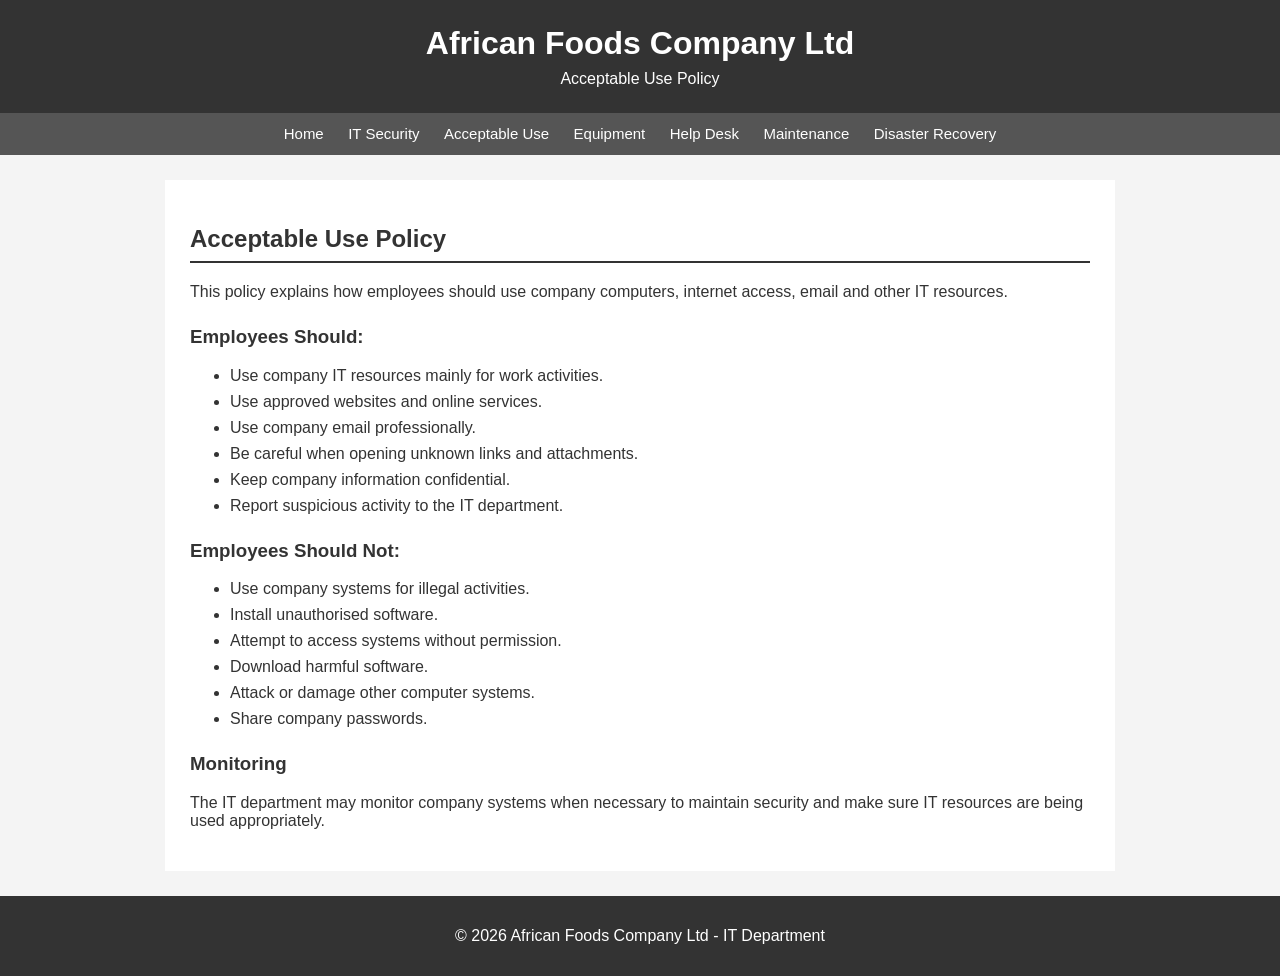
==== acceptable-use.html @ 43bf8c30 "initial commit" ====
<!DOCTYPE html>
<html lang="en">
<head>
    <meta charset="UTF-8">
    <meta name="viewport" content="width=device-width, initial-scale=1.0">
    <title>Acceptable Use Policy</title>
    <link rel="stylesheet" href="style.css">
</head>

<body>

<header>
    <h1>African Foods Company Ltd</h1>
    <p>Acceptable Use Policy</p>
</header>

<nav>
    <a href="index.html">Home</a>
    <a href="security.html">IT Security</a>
    <a href="acceptable-use.html">Acceptable Use</a>
    <a href="acquisition.html">Equipment</a>
    <a href="helpdesk.html">Help Desk</a>
    <a href="maintenance.html">Maintenance</a>
    <a href="disaster-recovery.html">Disaster Recovery</a>
</nav>

<main>

    <h2>Acceptable Use Policy</h2>

    <p>
        This policy explains how employees should use company
        computers, internet access, email and other IT resources.
    </p>

    <h3>Employees Should:</h3>

    <ul>
        <li>Use company IT resources mainly for work activities.</li>
        <li>Use approved websites and online services.</li>
        <li>Use company email professionally.</li>
        <li>Be careful when opening unknown links and attachments.</li>
        <li>Keep company information confidential.</li>
        <li>Report suspicious activity to the IT department.</li>
    </ul>

    <h3>Employees Should Not:</h3>

    <ul>
        <li>Use company systems for illegal activities.</li>
        <li>Install unauthorised software.</li>
        <li>Attempt to access systems without permission.</li>
        <li>Download harmful software.</li>
        <li>Attack or damage other computer systems.</li>
        <li>Share company passwords.</li>
    </ul>

    <h3>Monitoring</h3>

    <p>
        The IT department may monitor company systems when necessary
        to maintain security and make sure IT resources are being
        used appropriately.
    </p>

</main>

<footer>
    <p>&copy; 2026 African Foods Company Ltd - IT Department</p>
</footer>

</body>
</html>
---- style.css ----
/* General page styling */

body {
    font-family: Arial, sans-serif;
    margin: 0;
    background-color: #f4f4f4;
    color: #333;
}

/* Header */

header {
    background-color: #333;
    color: white;
    text-align: center;
    padding: 25px;
}

header h1 {
    margin: 0;
}

header p {
    margin: 8px 0 0;
}

/* Navigation */

nav {
    background-color: #555;
    text-align: center;
    padding: 12px;
}

nav a {
    color: white;
    text-decoration: none;
    margin: 0 10px;
    font-size: 15px;
}

nav a:hover {
    text-decoration: underline;
}

/* Main content */

main {
    max-width: 900px;
    margin: 25px auto;
    background-color: white;
    padding: 25px;
    min-height: 500px;
}

h2 {
    border-bottom: 2px solid #333;
    padding-bottom: 8px;
}

h3 {
    margin-top: 25px;
}

/* Lists */

li {
    margin-bottom: 8px;
}

/* Tables */

table {
    width: 100%;
    border-collapse: collapse;
    margin-top: 20px;
}

th,
td {
    border: 1px solid #999;
    padding: 10px;
    text-align: left;
}

th {
    background-color: #ddd;
}

/* Footer */

footer {
    text-align: center;
    background-color: #333;
    color: white;
    padding: 15px;
    margin-top: 20px;
}

/* Mobile view */

@media screen and (max-width: 600px) {

    nav a {
        display: block;
        margin: 8px;
    }

    main {
        margin: 10px;
        padding: 15px;
    }

    table {
        font-size: 14px;
    }
}
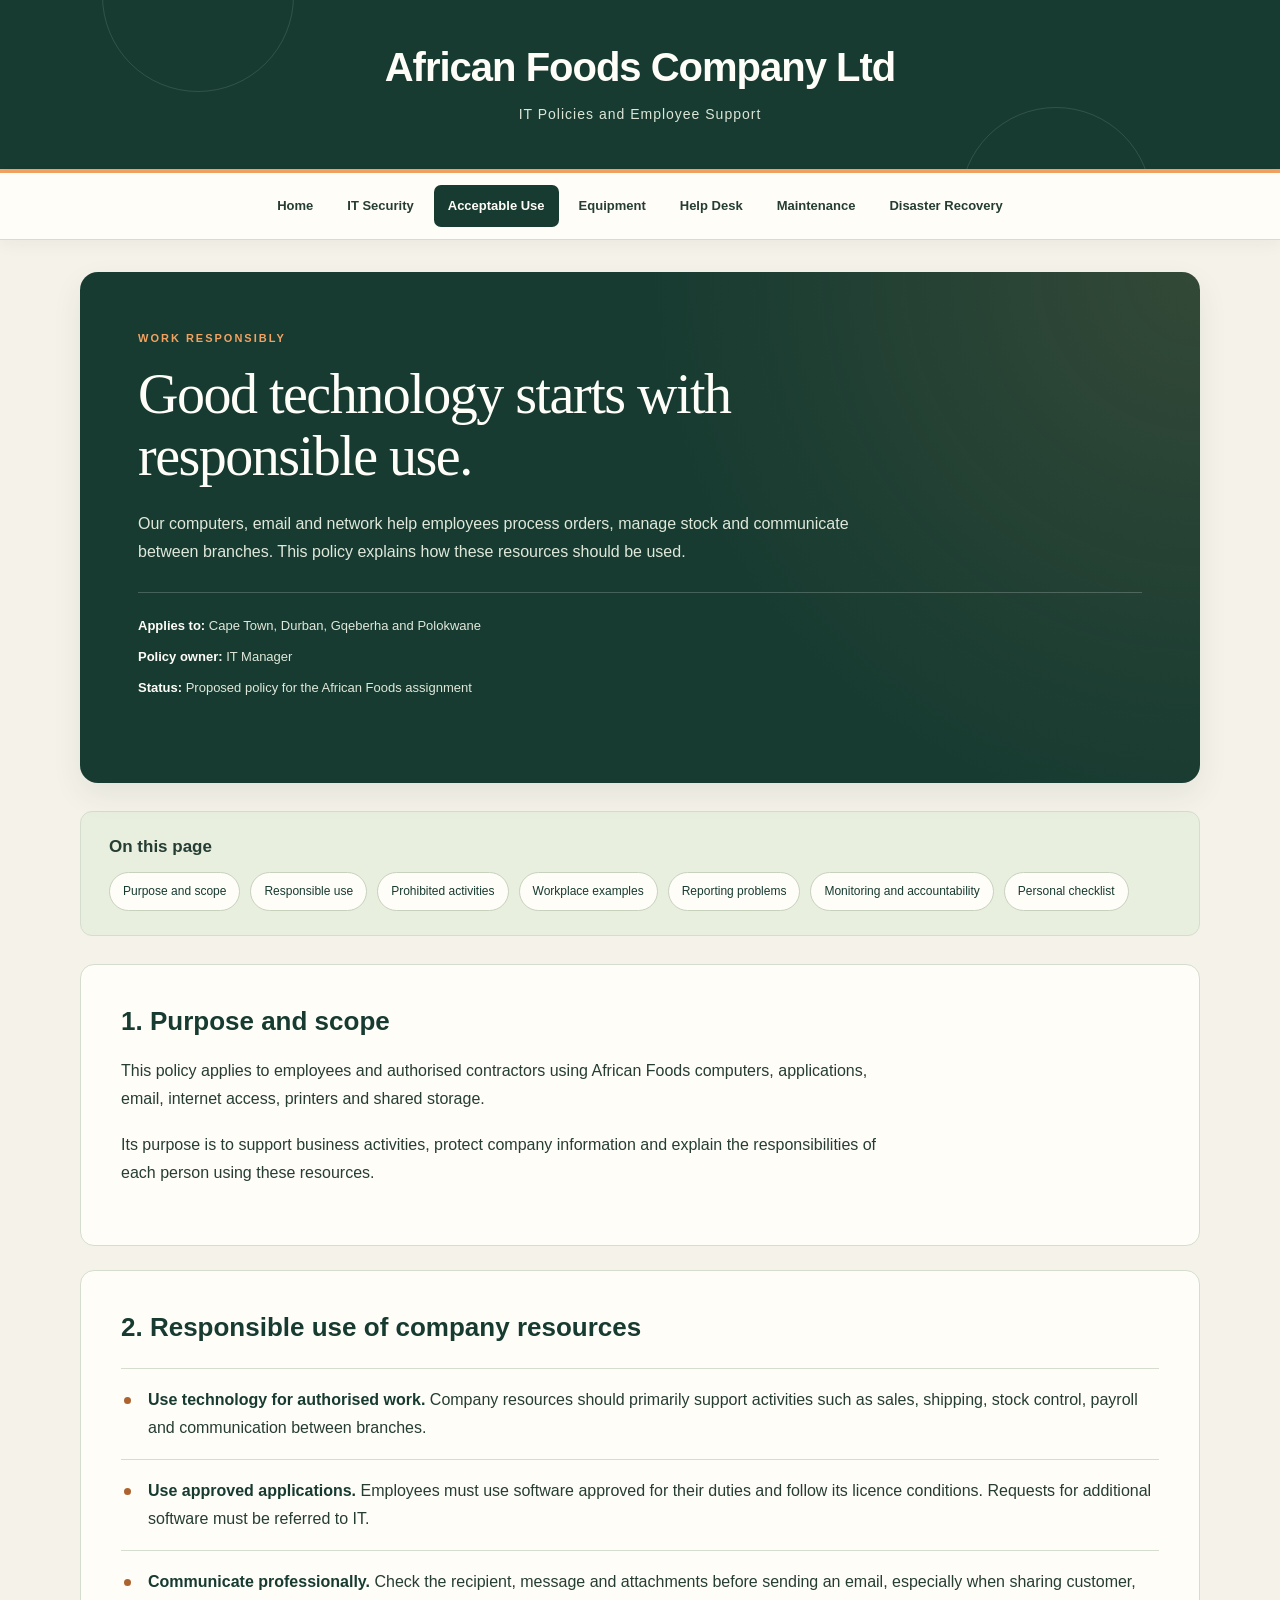
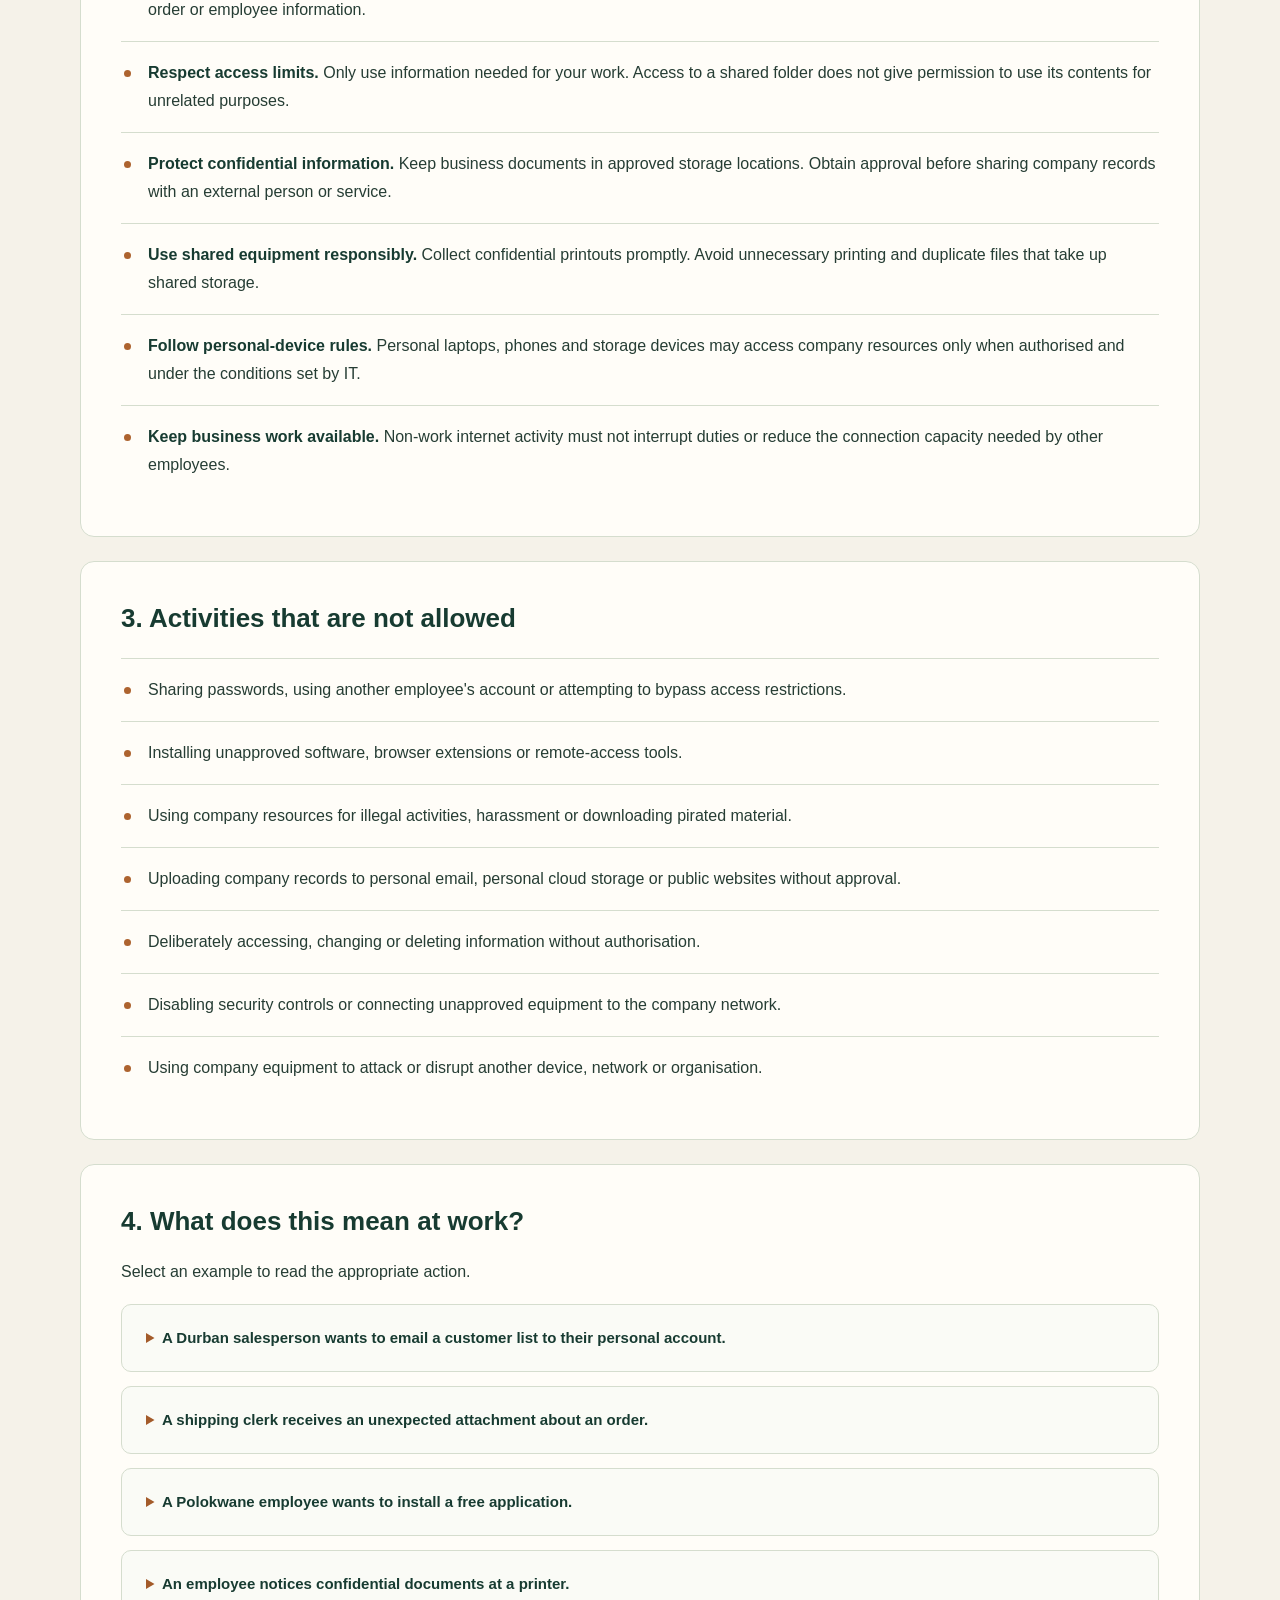
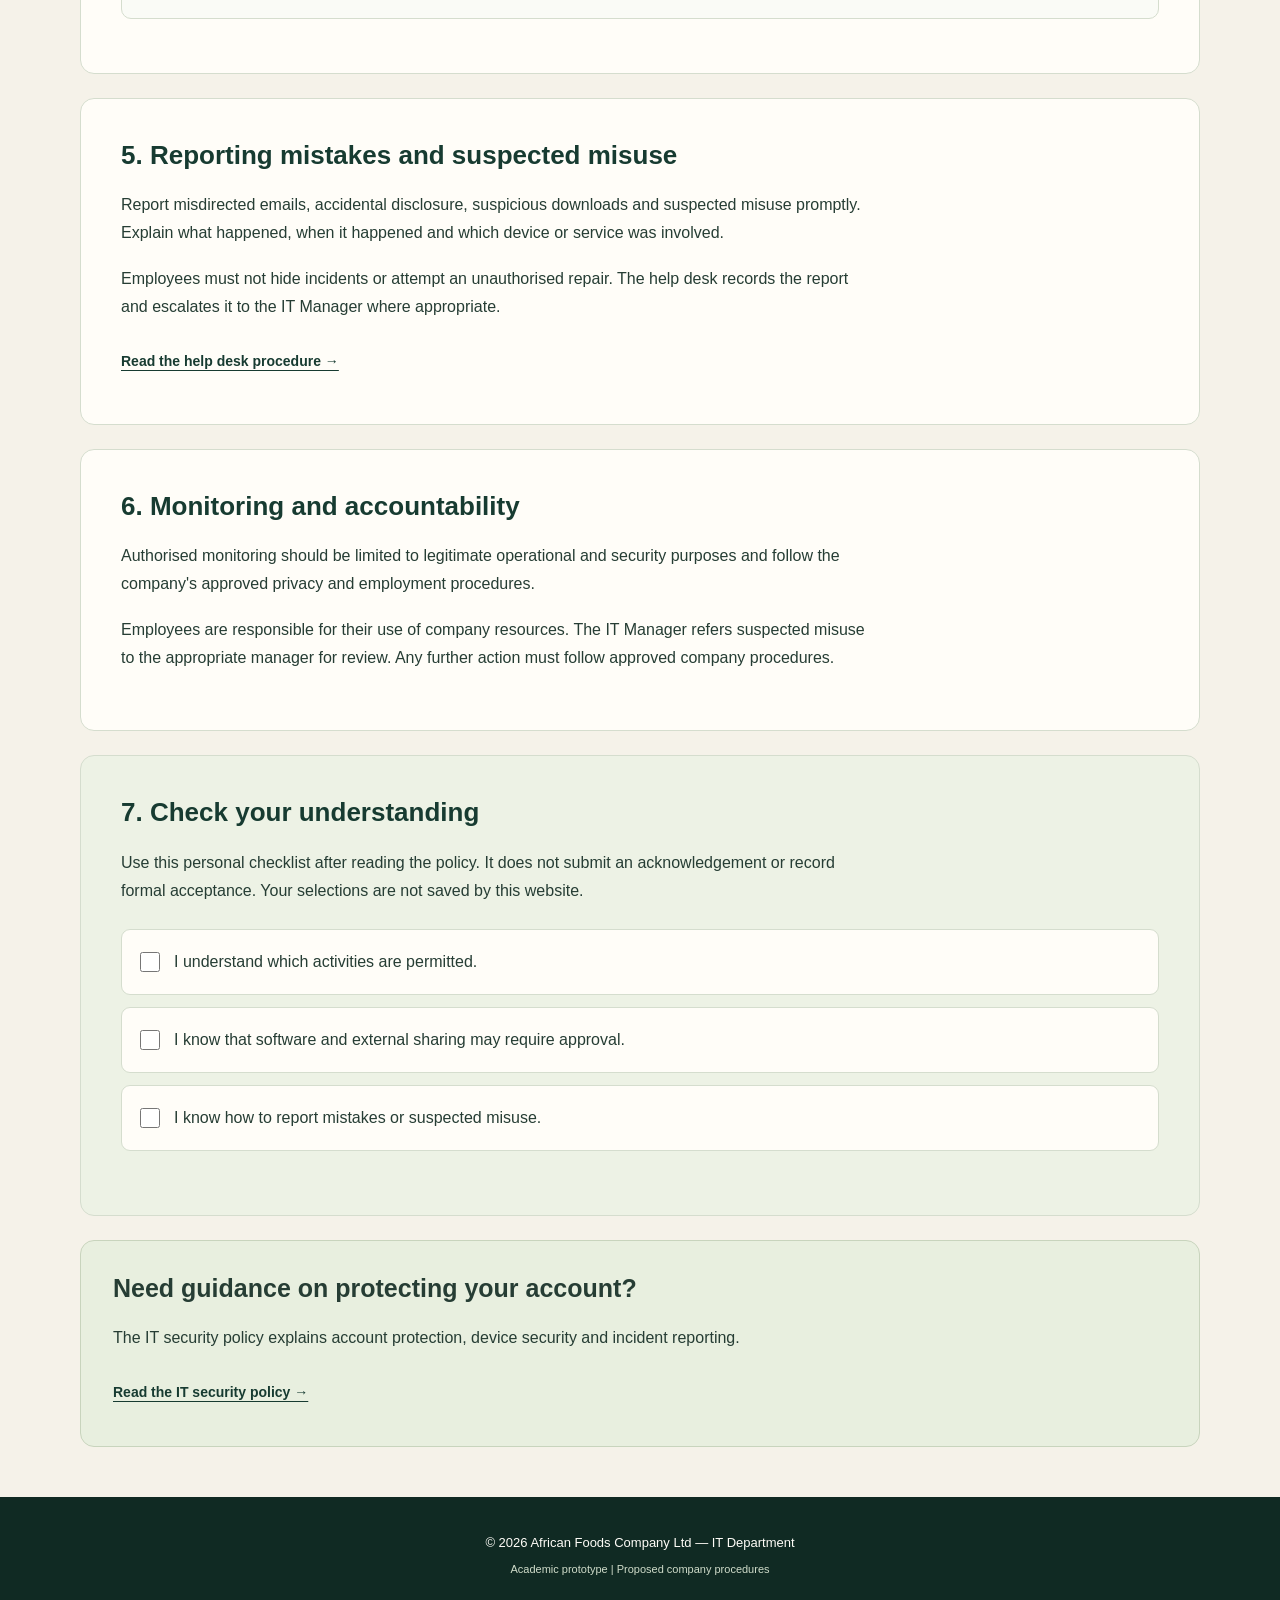
==== commit dc4445e3: "Update website pages, CSS, JavaScript and README" ====
--- a/acceptable-use.html
+++ b/acceptable-use.html
@@ -3,71 +3,376 @@
 <head>
     <meta charset="UTF-8">
     <meta name="viewport" content="width=device-width, initial-scale=1.0">
-    <title>Acceptable Use Policy</title>
-    <link rel="stylesheet" href="style.css">
+
+    <meta name="description"
+          content="African Foods acceptable use policy for company computers, email, internet and shared resources.">
+
+    <title>Acceptable Use | African Foods IT</title>
+
+    <!-- External styling and JavaScript -->
+    <link rel="stylesheet" href="CSS/style.css">
+    <script src="script.js" defer></script>
 </head>
 
 <body>
 
-<header>
-    <h1>African Foods Company Ltd</h1>
-    <p>Acceptable Use Policy</p>
-</header>
-
-<nav>
-    <a href="index.html">Home</a>
-    <a href="security.html">IT Security</a>
-    <a href="acceptable-use.html">Acceptable Use</a>
-    <a href="acquisition.html">Equipment</a>
-    <a href="helpdesk.html">Help Desk</a>
-    <a href="maintenance.html">Maintenance</a>
-    <a href="disaster-recovery.html">Disaster Recovery</a>
-</nav>
-
-<main>
-
-    <h2>Acceptable Use Policy</h2>
-
-    <p>
-        This policy explains how employees should use company
-        computers, internet access, email and other IT resources.
-    </p>
-
-    <h3>Employees Should:</h3>
-
-    <ul>
-        <li>Use company IT resources mainly for work activities.</li>
-        <li>Use approved websites and online services.</li>
-        <li>Use company email professionally.</li>
-        <li>Be careful when opening unknown links and attachments.</li>
-        <li>Keep company information confidential.</li>
-        <li>Report suspicious activity to the IT department.</li>
-    </ul>
-
-    <h3>Employees Should Not:</h3>
-
-    <ul>
-        <li>Use company systems for illegal activities.</li>
-        <li>Install unauthorised software.</li>
-        <li>Attempt to access systems without permission.</li>
-        <li>Download harmful software.</li>
-        <li>Attack or damage other computer systems.</li>
-        <li>Share company passwords.</li>
-    </ul>
-
-    <h3>Monitoring</h3>
-
-    <p>
-        The IT department may monitor company systems when necessary
-        to maintain security and make sure IT resources are being
-        used appropriately.
-    </p>
-
-</main>
-
-<footer>
-    <p>&copy; 2026 African Foods Company Ltd - IT Department</p>
-</footer>
+    <header>
+        <h1>African Foods Company Ltd</h1>
+        <p>IT Policies and Employee Support</p>
+    </header>
+
+    <!-- Main website navigation -->
+    <nav aria-label="Main navigation">
+        <a href="index.html">Home</a>
+        <a href="security.html">IT Security</a>
+        <a href="acceptable-use.html"
+           class="active"
+           aria-current="page">Acceptable Use</a>
+        <a href="acquisition.html">Equipment</a>
+        <a href="helpdesk.html">Help Desk</a>
+        <a href="maintenance.html">Maintenance</a>
+        <a href="disaster-recovery.html">Disaster Recovery</a>
+    </nav>
+
+    <main id="main-content">
+
+        <!-- Page introduction -->
+        <section class="page-banner">
+            <p class="section-label">WORK RESPONSIBLY</p>
+
+            <h2>Good technology starts with responsible use.</h2>
+
+            <p>
+                Our computers, email and network help employees process
+                orders, manage stock and communicate between branches.
+                This policy explains how these resources should be used.
+            </p>
+
+            <div class="policy-details">
+                <p>
+                    <strong>Applies to:</strong>
+                    Cape Town, Durban, Gqeberha and Polokwane
+                </p>
+
+                <p>
+                    <strong>Policy owner:</strong> IT Manager
+                </p>
+
+                <p>
+                    <strong>Status:</strong>
+                    Proposed policy for the African Foods assignment
+                </p>
+            </div>
+
+            <button type="button"
+                    id="print-policy"
+                    class="action-button"
+                    hidden>
+                Print this policy
+            </button>
+        </section>
+
+        <!-- Links to sections on this page -->
+        <section class="page-shortcuts">
+            <h3>On this page</h3>
+
+            <ul>
+                <li><a href="#purpose">Purpose and scope</a></li>
+                <li><a href="#responsible-use">Responsible use</a></li>
+                <li><a href="#prohibited-use">Prohibited activities</a></li>
+                <li><a href="#examples">Workplace examples</a></li>
+                <li><a href="#reporting">Reporting problems</a></li>
+                <li><a href="#monitoring">Monitoring and accountability</a></li>
+                <li><a href="#policy-check">Personal checklist</a></li>
+            </ul>
+        </section>
+
+        <section id="purpose" class="policy-section">
+            <h3>1. Purpose and scope</h3>
+
+            <p>
+                This policy applies to employees and authorised contractors
+                using African Foods computers, applications, email,
+                internet access, printers and shared storage.
+            </p>
+
+            <p>
+                Its purpose is to support business activities, protect
+                company information and explain the responsibilities
+                of each person using these resources.
+            </p>
+        </section>
+
+        <section id="responsible-use" class="policy-section">
+            <h3>2. Responsible use of company resources</h3>
+
+            <ul class="policy-list">
+                <li>
+                    <strong>Use technology for authorised work.</strong>
+                    Company resources should primarily support activities
+                    such as sales, shipping, stock control, payroll and
+                    communication between branches.
+                </li>
+
+                <li>
+                    <strong>Use approved applications.</strong>
+                    Employees must use software approved for their duties
+                    and follow its licence conditions. Requests for
+                    additional software must be referred to IT.
+                </li>
+
+                <li>
+                    <strong>Communicate professionally.</strong>
+                    Check the recipient, message and attachments before
+                    sending an email, especially when sharing customer,
+                    order or employee information.
+                </li>
+
+                <li>
+                    <strong>Respect access limits.</strong>
+                    Only use information needed for your work. Access to
+                    a shared folder does not give permission to use its
+                    contents for unrelated purposes.
+                </li>
+
+                <li>
+                    <strong>Protect confidential information.</strong>
+                    Keep business documents in approved storage locations.
+                    Obtain approval before sharing company records with
+                    an external person or service.
+                </li>
+
+                <li>
+                    <strong>Use shared equipment responsibly.</strong>
+                    Collect confidential printouts promptly. Avoid
+                    unnecessary printing and duplicate files that
+                    take up shared storage.
+                </li>
+
+                <li>
+                    <strong>Follow personal-device rules.</strong>
+                    Personal laptops, phones and storage devices may
+                    access company resources only when authorised
+                    and under the conditions set by IT.
+                </li>
+
+                <li>
+                    <strong>Keep business work available.</strong>
+                    Non-work internet activity must not interrupt duties
+                    or reduce the connection capacity needed by
+                    other employees.
+                </li>
+            </ul>
+        </section>
+
+        <section id="prohibited-use" class="policy-section">
+            <h3>3. Activities that are not allowed</h3>
+
+            <ul class="policy-list">
+                <li>
+                    Sharing passwords, using another employee's account
+                    or attempting to bypass access restrictions.
+                </li>
+
+                <li>
+                    Installing unapproved software, browser extensions
+                    or remote-access tools.
+                </li>
+
+                <li>
+                    Using company resources for illegal activities,
+                    harassment or downloading pirated material.
+                </li>
+
+                <li>
+                    Uploading company records to personal email,
+                    personal cloud storage or public websites
+                    without approval.
+                </li>
+
+                <li>
+                    Deliberately accessing, changing or deleting
+                    information without authorisation.
+                </li>
+
+                <li>
+                    Disabling security controls or connecting
+                    unapproved equipment to the company network.
+                </li>
+
+                <li>
+                    Using company equipment to attack or disrupt
+                    another device, network or organisation.
+                </li>
+            </ul>
+        </section>
+
+        <!-- HTML details elements provide expandable examples -->
+        <section id="examples" class="policy-section">
+            <h3>4. What does this mean at work?</h3>
+
+            <p>Select an example to read the appropriate action.</p>
+
+            <details class="example-card">
+                <summary>
+                    A Durban salesperson wants to email a customer list
+                    to their personal account.
+                </summary>
+
+                <p>
+                    The salesperson should not transfer the list without
+                    approval. They should ask their manager and IT for
+                    an approved way to access the information needed
+                    for work.
+                </p>
+            </details>
+
+            <details class="example-card">
+                <summary>
+                    A shipping clerk receives an unexpected attachment
+                    about an order.
+                </summary>
+
+                <p>
+                    The clerk should check whether the message is expected
+                    and report anything suspicious through the approved
+                    support channel. They should not open the attachment
+                    simply because it mentions a delivery.
+                </p>
+            </details>
+
+            <details class="example-card">
+                <summary>
+                    A Polokwane employee wants to install a free application.
+                </summary>
+
+                <p>
+                    The employee should explain the business need to IT
+                    before installing it. IT must assess compatibility,
+                    security and licence conditions. An application being
+                    free does not automatically make it suitable.
+                </p>
+            </details>
+
+            <details class="example-card">
+                <summary>
+                    An employee notices confidential documents at a printer.
+                </summary>
+
+                <p>
+                    The employee should avoid reading or sharing the
+                    documents and notify the responsible person.
+                    Employees printing confidential material should
+                    collect it promptly.
+                </p>
+            </details>
+        </section>
+
+        <section id="reporting" class="policy-section">
+            <h3>5. Reporting mistakes and suspected misuse</h3>
+
+            <p>
+                Report misdirected emails, accidental disclosure,
+                suspicious downloads and suspected misuse promptly.
+                Explain what happened, when it happened and which
+                device or service was involved.
+            </p>
+
+            <p>
+                Employees must not hide incidents or attempt an
+                unauthorised repair. The help desk records the report
+                and escalates it to the IT Manager where appropriate.
+            </p>
+
+            <a href="helpdesk.html" class="action-link">
+                Read the help desk procedure &rarr;
+            </a>
+        </section>
+
+        <section id="monitoring" class="policy-section">
+            <h3>6. Monitoring and accountability</h3>
+
+            <p>
+                Authorised monitoring should be limited to legitimate
+                operational and security purposes and follow the
+                company's approved privacy and employment procedures.
+            </p>
+
+            <p>
+                Employees are responsible for their use of company
+                resources. The IT Manager refers suspected misuse
+                to the appropriate manager for review. Any further
+                action must follow approved company procedures.
+            </p>
+        </section>
+
+        <!-- The external script handles progress and reset -->
+        <section id="policy-check"
+                 class="policy-section checklist-section">
+            <h3>7. Check your understanding</h3>
+
+            <p>
+                Use this personal checklist after reading the policy.
+                It does not submit an acknowledgement or record
+                formal acceptance. Your selections are not saved
+                by this website.
+            </p>
+
+            <div class="policy-checklist">
+                <p>
+                    <label>
+                        <input type="checkbox" class="policy-checkbox">
+                        I understand which activities are permitted.
+                    </label>
+                </p>
+
+                <p>
+                    <label>
+                        <input type="checkbox" class="policy-checkbox">
+                        I know that software and external sharing
+                        may require approval.
+                    </label>
+                </p>
+
+                <p>
+                    <label>
+                        <input type="checkbox" class="policy-checkbox">
+                        I know how to report mistakes or suspected misuse.
+                    </label>
+                </p>
+            </div>
+
+            <p id="checklist-progress" role="status" hidden>
+                0 of 3 items checked.
+            </p>
+
+            <button type="button"
+                    id="reset-checklist"
+                    class="secondary-button"
+                    hidden>
+                Reset checklist
+            </button>
+        </section>
+
+        <section class="next-guide">
+            <h3>Need guidance on protecting your account?</h3>
+
+            <p>
+                The IT security policy explains account protection,
+                device security and incident reporting.
+            </p>
+
+            <a href="security.html" class="action-link">
+                Read the IT security policy &rarr;
+            </a>
+        </section>
+
+    </main>
+
+    <footer>
+        <p>&copy; 2026 African Foods Company Ltd — IT Department</p>
+        <p>Academic prototype | Proposed company procedures</p>
+    </footer>
 
 </body>
 </html>
--- a/CSS/style.css
+++ b/CSS/style.css
@@ -0,0 +1,1347 @@
+/* =========================================
+   AFRICAN FOODS IT WEBSITE
+   Shared stylesheet for all website pages
+   ========================================= */
+
+
+/* 1. Colours and basic settings */
+
+:root {
+    --green: #173b31;
+    --dark-green: #102a23;
+    --light-green: #e8efdf;
+    --cream: #f5f2e9;
+    --white: #fffdf8;
+    --orange: #f3a261;
+    --text: #263d34;
+    --muted: #59695f;
+    --border: #d5ddce;
+    --shadow: 0 12px 30px rgba(23, 59, 49, 0.08);
+}
+
+* {
+    box-sizing: border-box;
+}
+
+html {
+    scroll-behavior: smooth;
+}
+
+body {
+    margin: 0;
+    background-color: var(--cream);
+    color: var(--text);
+    font-family: Arial, Helvetica, sans-serif;
+    font-size: 16px;
+    line-height: 1.75;
+}
+
+[hidden] {
+    display: none !important;
+}
+
+button,
+input {
+    font: inherit;
+}
+
+a {
+    color: var(--green);
+    text-underline-offset: 4px;
+}
+
+button,
+summary,
+input[type="checkbox"] {
+    cursor: pointer;
+}
+
+h1,
+h2,
+h3,
+h4,
+p {
+    margin-top: 0;
+}
+
+h1,
+h2,
+h3,
+h4 {
+    line-height: 1.25;
+}
+
+p {
+    margin-bottom: 18px;
+}
+
+h3 {
+    font-size: 26px;
+    margin-bottom: 20px;
+}
+
+h4 {
+    font-size: 19px;
+    margin-bottom: 12px;
+}
+
+/* Makes keyboard navigation easy to see. */
+a:focus-visible,
+button:focus-visible,
+summary:focus-visible,
+input:focus-visible {
+    outline: 3px solid #a64c12;
+    outline-offset: 5px;
+}
+
+
+/* 2. Company header */
+
+body > header {
+    position: relative;
+    overflow: hidden;
+    padding: 42px 24px;
+    text-align: center;
+    background-color: var(--green);
+    color: var(--white);
+    border-bottom: 4px solid var(--orange);
+}
+
+/* Decorative circles made with CSS. */
+body > header::before,
+body > header::after {
+    content: "";
+    position: absolute;
+    width: 190px;
+    height: 190px;
+    border: 1px solid rgba(255, 255, 255, 0.12);
+    border-radius: 50%;
+    pointer-events: none;
+}
+
+body > header::before {
+    top: -100px;
+    left: 8%;
+}
+
+body > header::after {
+    bottom: -130px;
+    right: 10%;
+}
+
+header h1 {
+    position: relative;
+    margin-bottom: 10px;
+    font-size: clamp(26px, 4vw, 40px);
+    letter-spacing: -1px;
+}
+
+header > p {
+    position: relative;
+    margin: 0;
+    color: #dce6d7;
+    font-size: 14px;
+    letter-spacing: 1px;
+}
+
+
+/* 3. Main navigation */
+
+body > nav {
+    position: sticky;
+    top: 0;
+    z-index: 10;
+    display: flex;
+    flex-wrap: wrap;
+    justify-content: center;
+    gap: 6px;
+    padding: 12px 18px;
+    background-color: var(--white);
+    border-bottom: 1px solid var(--border);
+    box-shadow: 0 4px 16px rgba(23, 59, 49, 0.05);
+}
+
+body > nav a {
+    padding: 10px 14px;
+    border-radius: 7px;
+    color: var(--text);
+    font-size: 13px;
+    font-weight: bold;
+    text-decoration: none;
+    transition:
+        background-color 0.2s,
+        color 0.2s,
+        transform 0.2s;
+}
+
+body > nav a:hover {
+    background-color: var(--light-green);
+    transform: translateY(-2px);
+}
+
+body > nav a.active,
+body > nav a[aria-current="page"] {
+    background-color: var(--green);
+    color: var(--white);
+}
+
+
+/* 4. Main content and page banners */
+
+main {
+    width: min(1120px, calc(100% - 40px));
+    margin: 32px auto 50px;
+}
+
+main section[id] {
+    scroll-margin-top: 100px;
+}
+
+.page-banner {
+    position: relative;
+    overflow: hidden;
+    padding: clamp(28px, 5vw, 58px);
+    margin-bottom: 28px;
+    border-radius: 18px;
+    background:
+        radial-gradient(
+            circle at top right,
+            rgba(243, 162, 97, 0.13),
+            transparent 45%
+        ),
+        var(--green);
+    color: var(--white);
+    box-shadow: var(--shadow);
+    animation: enter-page 0.65s ease-out both;
+}
+
+.page-banner h2 {
+    max-width: 760px;
+    margin-bottom: 22px;
+    font-family: Georgia, "Times New Roman", serif;
+    font-size: clamp(34px, 4.8vw, 56px);
+    font-weight: normal;
+    letter-spacing: -1.5px;
+    line-height: 1.12;
+}
+
+.page-banner > p,
+.hero-content > p:not(.section-label) {
+    max-width: 720px;
+    color: #e0e8da;
+}
+
+.section-label {
+    margin-bottom: 16px;
+    color: var(--muted);
+    font-size: 11px;
+    font-weight: bold;
+    letter-spacing: 2px;
+    line-height: 1.5;
+}
+
+.page-banner .section-label {
+    color: var(--orange);
+}
+
+.policy-details {
+    margin: 26px 0;
+    padding-top: 22px;
+    border-top: 1px solid rgba(255, 255, 255, 0.2);
+}
+
+.policy-details p {
+    margin-bottom: 8px;
+    color: #e0e8da;
+    font-size: 13px;
+}
+
+.policy-details strong {
+    color: var(--white);
+}
+
+
+/* 5. Buttons and action links */
+
+.action-button,
+.secondary-button,
+.action-link,
+.quick-link {
+    transition:
+        transform 0.2s,
+        background-color 0.2s,
+        box-shadow 0.2s;
+}
+
+.action-button,
+.secondary-button {
+    display: inline-flex;
+    align-items: center;
+    justify-content: center;
+    min-height: 44px;
+    padding: 11px 19px;
+    border: 1px solid transparent;
+    border-radius: 7px;
+    font-size: 13px;
+    font-weight: bold;
+}
+
+.action-button {
+    background-color: var(--orange);
+    color: var(--dark-green);
+}
+
+.action-button:hover {
+    background-color: #ffc28e;
+    transform: translateY(-2px);
+}
+
+.secondary-button {
+    background-color: var(--white);
+    color: var(--green);
+    border-color: var(--green);
+}
+
+.secondary-button:hover {
+    background-color: var(--light-green);
+    transform: translateY(-2px);
+}
+
+.action-link {
+    display: inline-block;
+    max-width: 100%;
+    padding: 10px 0;
+    color: var(--green);
+    font-size: 14px;
+    font-weight: bold;
+    text-decoration: underline;
+}
+
+.action-link:hover {
+    transform: translateX(4px);
+}
+
+.hero-actions {
+    display: flex;
+    flex-wrap: wrap;
+    align-items: center;
+    gap: 14px;
+    margin-top: 24px;
+}
+
+.page-banner .hero-actions .action-link {
+    padding: 12px 18px;
+    border: 1px solid var(--orange);
+    border-radius: 7px;
+    background-color: var(--orange);
+    color: var(--dark-green);
+    text-decoration: none;
+}
+
+.page-banner .hero-actions .action-link:nth-child(2) {
+    background-color: transparent;
+    color: var(--white);
+    border-color: #8fa397;
+}
+
+.page-banner .hero-actions .action-link:hover {
+    transform: translateY(-3px);
+}
+
+
+/* 6. Links to sections within a page */
+
+.page-shortcuts {
+    padding: 24px 28px;
+    margin-bottom: 28px;
+    border: 1px solid var(--border);
+    border-radius: 12px;
+    background-color: var(--light-green);
+}
+
+.page-shortcuts h3 {
+    margin-bottom: 14px;
+    font-size: 17px;
+}
+
+.page-shortcuts ul {
+    display: flex;
+    flex-wrap: wrap;
+    gap: 10px;
+    padding: 0;
+    margin: 0;
+    list-style: none;
+}
+
+.page-shortcuts li {
+    margin: 0;
+}
+
+.page-shortcuts a {
+    display: block;
+    padding: 8px 13px;
+    border: 1px solid #c7d2bd;
+    border-radius: 20px;
+    background-color: var(--white);
+    font-size: 12px;
+    text-decoration: none;
+    transition: background-color 0.2s;
+}
+
+.page-shortcuts a:hover {
+    background-color: #d5e2c9;
+}
+
+
+/* 7. Policy sections and lists */
+
+.policy-section {
+    padding: clamp(24px, 4vw, 40px);
+    margin-bottom: 24px;
+    border: 1px solid var(--border);
+    border-radius: 14px;
+    background-color: var(--white);
+}
+
+.policy-section > h3 {
+    color: var(--green);
+}
+
+.policy-section > p {
+    max-width: 85ch;
+}
+
+.policy-list {
+    padding: 0;
+    margin: 24px 0 0;
+    list-style: none;
+}
+
+.policy-list li {
+    position: relative;
+    padding: 17px 0 17px 27px;
+    border-top: 1px solid var(--border);
+}
+
+.policy-list li::before {
+    content: "";
+    position: absolute;
+    top: 28px;
+    left: 3px;
+    width: 7px;
+    height: 7px;
+    border-radius: 50%;
+    background-color: #ad632f;
+}
+
+.policy-list strong {
+    color: var(--green);
+}
+
+
+/* 8. Numbered procedures */
+
+.procedure-list {
+    padding: 0;
+    margin: 26px 0 0;
+    list-style: none;
+    counter-reset: procedure;
+}
+
+.procedure-list > li {
+    position: relative;
+    min-height: 44px;
+    padding: 5px 0 25px 60px;
+    margin-bottom: 20px;
+    border-bottom: 1px solid var(--border);
+    counter-increment: procedure;
+}
+
+.procedure-list > li::before {
+    content: counter(procedure, decimal-leading-zero);
+    position: absolute;
+    top: 0;
+    left: 0;
+    display: grid;
+    place-items: center;
+    width: 40px;
+    height: 40px;
+    border-radius: 50%;
+    background-color: var(--light-green);
+    color: var(--green);
+    font-size: 12px;
+    font-weight: bold;
+}
+
+.procedure-list > li:last-child {
+    margin-bottom: 0;
+    padding-bottom: 0;
+    border-bottom: 0;
+}
+
+.procedure-list h4 {
+    margin-bottom: 10px;
+}
+
+.procedure-list p {
+    margin-bottom: 0;
+}
+
+
+/* 9. Tables */
+
+.table-wrap {
+    max-width: 100%;
+    overflow-x: auto;
+    margin: 25px 0;
+}
+
+table {
+    width: 100%;
+    border-collapse: collapse;
+    font-size: 14px;
+}
+
+caption {
+    padding-bottom: 14px;
+    color: var(--muted);
+    font-size: 13px;
+    text-align: left;
+}
+
+th,
+td {
+    padding: 18px;
+    border: 1px solid var(--border);
+    text-align: left;
+    vertical-align: top;
+    overflow-wrap: break-word;
+}
+
+thead th {
+    background-color: var(--green);
+    color: var(--white);
+    font-size: 13px;
+}
+
+tbody th {
+    width: 23%;
+    color: var(--green);
+    font-weight: bold;
+}
+
+tbody tr:nth-child(even) {
+    background-color: #f0f4e9;
+}
+
+tbody tr:hover {
+    background-color: #e8efdf;
+}
+
+
+/* 10. Expandable examples and FAQs */
+
+.example-card {
+    margin: 14px 0;
+    border: 1px solid var(--border);
+    border-radius: 10px;
+    background-color: #fafbf6;
+    transition: border-color 0.2s, box-shadow 0.2s;
+}
+
+.example-card:hover {
+    border-color: #96ab89;
+    box-shadow: 0 5px 15px rgba(23, 59, 49, 0.05);
+}
+
+.example-card summary {
+    padding: 20px 24px;
+    color: var(--green);
+    font-size: 15px;
+    font-weight: bold;
+}
+
+.example-card summary::marker {
+    color: #a35b2a;
+}
+
+.example-card[open] summary {
+    margin-bottom: 18px;
+    border-bottom: 1px solid var(--border);
+    border-radius: 10px 10px 0 0;
+    background-color: var(--light-green);
+}
+
+.example-card > p {
+    margin: 0 24px 18px;
+}
+
+.example-card > ol,
+.example-card > ul {
+    padding-left: 25px;
+    margin: 0 24px 22px;
+}
+
+.example-card li {
+    padding-left: 5px;
+    margin-bottom: 12px;
+}
+
+.example-card > .action-link {
+    margin: 0 24px 20px;
+}
+
+
+/* 11. Notices and checklists */
+
+.important-notice {
+    padding: 24px;
+    margin: 24px 0;
+    border-left: 4px solid #b96b31;
+    border-radius: 0 10px 10px 0;
+    background-color: #fff0df;
+}
+
+.important-notice h4 {
+    color: #733b18;
+}
+
+.important-notice p:last-child {
+    margin-bottom: 0;
+}
+
+.checklist-section {
+    background-color: #edf2e5;
+}
+
+.policy-checklist {
+    margin: 24px 0;
+}
+
+.policy-checklist > p {
+    margin: 0 0 12px;
+}
+
+.policy-checklist label {
+    display: flex;
+    align-items: flex-start;
+    gap: 14px;
+    padding: 18px;
+    border: 1px solid var(--border);
+    border-radius: 9px;
+    background-color: var(--white);
+    cursor: pointer;
+    transition: background-color 0.2s, border-color 0.2s;
+}
+
+.policy-checklist label:hover {
+    border-color: #839b76;
+}
+
+.policy-checklist input[type="checkbox"] {
+    flex: 0 0 20px;
+    width: 20px;
+    height: 20px;
+    margin: 4px 0 0;
+    accent-color: var(--green);
+}
+
+.policy-checklist label:has(input:checked) {
+    border-color: #8aa479;
+    background-color: #ddebcf;
+}
+
+#checklist-progress {
+    margin: 20px 0;
+    color: var(--green);
+    font-weight: bold;
+}
+
+
+/* 12. Homepage layout */
+
+.home-banner {
+    display: grid;
+    grid-template-columns: 1.3fr 1fr;
+    align-items: center;
+    gap: 45px;
+}
+
+.hero-content,
+.hero-highlights {
+    min-width: 0;
+}
+
+.hero-content h2 {
+    font-size: clamp(38px, 4.6vw, 58px);
+}
+
+.hero-highlights {
+    display: grid;
+    gap: 18px;
+    padding: 15px 0;
+}
+
+.floating-card {
+    padding: 23px;
+    border: 1px solid rgba(255, 255, 255, 0.2);
+    border-radius: 12px;
+    background-color: #f2f3e4;
+    color: var(--green);
+    box-shadow: 0 14px 28px rgba(0, 0, 0, 0.12);
+
+    /* A short floating sequence, not endless movement. */
+    animation: float-card 4s ease-in-out 1;
+    transition: transform 0.25s, box-shadow 0.25s;
+}
+
+.floating-card:nth-child(2) {
+    margin-left: 22px;
+    background-color: #f6d4b3;
+    animation-delay: 0.15s;
+}
+
+.floating-card:nth-child(3) {
+    margin-right: 18px;
+    animation-delay: 0.3s;
+}
+
+.floating-card:hover {
+    transform: translateY(-5px);
+    box-shadow: 0 18px 32px rgba(0, 0, 0, 0.16);
+}
+
+.floating-card h3 {
+    margin-bottom: 8px;
+    font-size: 20px;
+}
+
+.floating-card p {
+    margin: 0;
+    color: #465b4d;
+    font-size: 13px;
+}
+
+.card-number {
+    display: inline-block;
+    margin-bottom: 12px;
+    color: #78522c;
+    font-size: 11px;
+    font-weight: bold;
+    letter-spacing: 2px;
+}
+
+
+/* 13. Homepage image */
+
+.company-image {
+    margin: 28px 0 0;
+}
+
+.website-image {
+    display: block;
+    width: 100%;
+    max-width: 760px;
+    height: auto;
+    margin: 0 auto;
+    border: 1px solid var(--border);
+    border-radius: 12px;
+}
+
+figcaption {
+    margin-top: 12px;
+    color: var(--muted);
+    font-size: 12px;
+    text-align: center;
+}
+
+
+/* 14. Homepage quick links and policy cards */
+
+.quick-link-grid {
+    display: grid;
+    grid-template-columns: repeat(4, minmax(0, 1fr));
+    gap: 14px;
+}
+
+.quick-link {
+    display: flex;
+    align-items: center;
+    min-height: 76px;
+    padding: 18px;
+    border: 1px solid var(--border);
+    border-radius: 9px;
+    background-color: var(--light-green);
+    font-size: 13px;
+    font-weight: bold;
+    text-decoration: none;
+}
+
+.quick-link:hover {
+    background-color: #d9e7ce;
+    transform: translateY(-4px);
+}
+
+.policy-grid {
+    display: grid;
+    grid-template-columns: repeat(3, minmax(0, 1fr));
+    gap: 20px;
+    margin-top: 28px;
+}
+
+.policy-card {
+    display: flex;
+    flex-direction: column;
+    min-width: 0;
+    padding: 26px;
+    border: 1px solid var(--border);
+    border-radius: 12px;
+    background-color: #f8faf3;
+    transition:
+        transform 0.25s,
+        box-shadow 0.25s,
+        border-color 0.25s;
+}
+
+.policy-card:hover,
+.policy-card:focus-within {
+    transform: translateY(-6px);
+    border-color: #99ad88;
+    box-shadow: var(--shadow);
+}
+
+.policy-card h4 {
+    font-size: 21px;
+}
+
+.policy-card p {
+    color: var(--muted);
+    font-size: 14px;
+}
+
+.policy-card .action-link {
+    margin-top: auto;
+    font-size: 13px;
+}
+
+
+/* 15. Branch cards */
+
+.branch-grid {
+    display: grid;
+    grid-template-columns: repeat(4, minmax(0, 1fr));
+    gap: 16px;
+    margin-top: 26px;
+}
+
+.branch-card {
+    min-width: 0;
+    padding: 23px;
+    border: 1px solid var(--border);
+    border-top: 4px solid #7c956c;
+    border-radius: 10px;
+    background-color: #f8faf3;
+}
+
+.branch-card:first-child {
+    border-top-color: #b9692d;
+    background-color: #fcf1e3;
+}
+
+.branch-card .section-label {
+    font-size: 9px;
+    letter-spacing: 1px;
+}
+
+.branch-card h4 {
+    font-size: 22px;
+}
+
+.branch-card p:last-child {
+    margin-bottom: 0;
+    color: var(--muted);
+    font-size: 13px;
+}
+
+.section-note {
+    margin-top: 22px;
+    color: var(--muted);
+    font-size: 12px;
+}
+
+
+/* 16. Related guides, keyboard keys and footer */
+
+.next-guide {
+    padding: 32px;
+    border: 1px solid #c8d4bd;
+    border-radius: 14px;
+    background-color: var(--light-green);
+}
+
+.next-guide h3 {
+    font-size: 25px;
+}
+
+.next-guide p {
+    max-width: 75ch;
+}
+
+kbd {
+    display: inline-block;
+    padding: 2px 8px;
+    border: 1px solid #b9c4b0;
+    border-bottom-width: 3px;
+    border-radius: 5px;
+    background-color: #f2f5eb;
+    font-family: Arial, Helvetica, sans-serif;
+    font-size: 12px;
+}
+
+body > footer {
+    padding: 30px 20px;
+    background-color: var(--dark-green);
+    color: var(--white);
+    text-align: center;
+}
+
+footer p {
+    margin: 5px 0;
+    font-size: 13px;
+}
+
+footer p:last-child {
+    color: #d0dcca;
+    font-size: 11px;
+}
+
+
+/* 17. Short entrance animations */
+
+@keyframes enter-page {
+    from {
+        opacity: 0;
+        transform: translateY(12px);
+    }
+
+    to {
+        opacity: 1;
+        transform: translateY(0);
+    }
+}
+
+@keyframes float-card {
+    0%,
+    100% {
+        transform: translateY(0);
+    }
+
+    25%,
+    75% {
+        transform: translateY(-8px);
+    }
+
+    50% {
+        transform: translateY(0);
+    }
+}
+
+
+/* 18. Tablet layouts */
+
+@media screen and (max-width: 1000px) {
+    body > nav a {
+        padding: 9px 11px;
+        font-size: 12px;
+    }
+
+    .home-banner {
+        gap: 28px;
+    }
+
+    .policy-grid {
+        grid-template-columns: repeat(2, minmax(0, 1fr));
+    }
+
+    .branch-grid,
+    .quick-link-grid {
+        grid-template-columns: repeat(2, minmax(0, 1fr));
+    }
+
+    th,
+    td {
+        padding: 14px;
+    }
+}
+
+
+/* 19. Phone and small tablet layouts */
+
+@media screen and (max-width: 760px) {
+    body > header {
+        padding: 30px 18px;
+    }
+
+    /* Avoid a large sticky menu covering the screen. */
+    body > nav {
+        position: static;
+        gap: 5px;
+        padding: 12px;
+    }
+
+    body > nav a {
+        padding: 9px 10px;
+    }
+
+    main {
+        width: calc(100% - 28px);
+        margin-top: 20px;
+    }
+
+    main section[id] {
+        scroll-margin-top: 20px;
+    }
+
+    .home-banner {
+        grid-template-columns: 1fr;
+    }
+
+    .hero-highlights {
+        gap: 14px;
+    }
+
+    .floating-card:nth-child(2) {
+        margin-left: 15px;
+    }
+
+    .floating-card:nth-child(3) {
+        margin-right: 15px;
+    }
+
+    .page-banner h2,
+    .hero-content h2 {
+        font-size: 40px;
+    }
+
+    .page-shortcuts {
+        padding: 22px;
+    }
+
+    .policy-section {
+        padding: 25px;
+    }
+
+    h3 {
+        font-size: 23px;
+    }
+
+    .table-wrap table {
+        min-width: 580px;
+    }
+
+    .procedure-list > li {
+        padding-left: 50px;
+    }
+
+    .procedure-list > li::before {
+        width: 35px;
+        height: 35px;
+    }
+}
+
+
+/* 20. Smaller phones */
+
+@media screen and (max-width: 480px) {
+    body {
+        font-size: 15px;
+    }
+
+    header h1 {
+        font-size: 26px;
+    }
+
+    header > p {
+        font-size: 12px;
+    }
+
+    body > nav a {
+        font-size: 11px;
+    }
+
+    .page-banner {
+        padding: 28px 22px;
+        border-radius: 12px;
+    }
+
+    .page-banner h2,
+    .hero-content h2 {
+        font-size: 35px;
+        letter-spacing: -1px;
+    }
+
+    .hero-actions {
+        align-items: stretch;
+        flex-direction: column;
+    }
+
+    .page-banner .hero-actions .action-link {
+        text-align: center;
+    }
+
+    .policy-section,
+    .next-guide {
+        padding: 23px 19px;
+    }
+
+    .policy-grid,
+    .branch-grid,
+    .quick-link-grid {
+        grid-template-columns: 1fr;
+    }
+
+    .quick-link {
+        min-height: 58px;
+    }
+
+    .policy-card,
+    .branch-card {
+        padding: 23px;
+    }
+
+    .page-shortcuts a {
+        font-size: 11px;
+    }
+
+    .example-card summary {
+        padding: 17px;
+        font-size: 14px;
+    }
+
+    .example-card > p,
+    .example-card > ol,
+    .example-card > ul {
+        margin-right: 17px;
+        margin-left: 17px;
+    }
+
+    .example-card > .action-link {
+        margin-right: 17px;
+        margin-left: 17px;
+    }
+
+    .policy-checklist label {
+        padding: 15px;
+        gap: 11px;
+        font-size: 14px;
+    }
+
+    .important-notice {
+        padding: 19px;
+    }
+}
+
+
+/* 21. Respect reduced-motion preferences */
+
+@media (prefers-reduced-motion: reduce) {
+    html {
+        scroll-behavior: auto;
+    }
+
+    *,
+    *::before,
+    *::after {
+        animation: none !important;
+        transition: none !important;
+    }
+
+    .policy-card:hover,
+    .policy-card:focus-within,
+    .floating-card:hover,
+    .quick-link:hover,
+    .action-link:hover,
+    .action-button:hover,
+    .secondary-button:hover,
+    body > nav a:hover {
+        transform: none;
+    }
+}
+
+
+/* 22. Print-friendly pages */
+
+@media print {
+    @page {
+        margin: 18mm;
+    }
+
+    body {
+        background: white;
+        color: black;
+        font-size: 11pt;
+        line-height: 1.5;
+    }
+
+    body > nav,
+    body > footer,
+    .page-shortcuts,
+    .action-button,
+    .secondary-button,
+    .hero-actions,
+    .next-guide {
+        display: none !important;
+    }
+
+    body > header {
+        padding: 0 0 15px;
+        border-bottom: 1px solid #999;
+        background: white;
+        color: black;
+    }
+
+    body > header::before,
+    body > header::after {
+        display: none;
+    }
+
+    header h1 {
+        font-size: 20pt;
+    }
+
+    header > p {
+        color: black;
+    }
+
+    main {
+        width: 100%;
+        margin: 20px 0;
+    }
+
+    .page-banner,
+    .policy-section,
+    .page-shortcuts,
+    .example-card,
+    .important-notice,
+    .checklist-section,
+    .policy-card,
+    .branch-card,
+    .floating-card {
+        background: white;
+        color: black;
+        box-shadow: none;
+        animation: none;
+        transform: none;
+    }
+
+    .page-banner {
+        padding: 0 0 20px;
+        border-radius: 0;
+    }
+
+    .page-banner h2,
+    .hero-content h2 {
+        font-size: 26pt;
+    }
+
+    .page-banner p,
+    .page-banner .section-label,
+    .policy-details p,
+    .policy-details strong,
+    .hero-content > p:not(.section-label) {
+        color: black;
+    }
+
+    .policy-details {
+        border-top-color: #bbb;
+    }
+
+    .policy-section {
+        padding: 18px 0;
+        margin-bottom: 12px;
+        border: 0;
+        border-bottom: 1px solid #bbb;
+        border-radius: 0;
+    }
+
+    h3,
+    h4,
+    summary {
+        break-after: avoid;
+    }
+
+    p,
+    li {
+        orphans: 3;
+        widows: 3;
+    }
+
+    .table-wrap {
+        overflow: visible;
+    }
+
+    .table-wrap table {
+        width: 100%;
+        min-width: 0;
+        font-size: 9pt;
+    }
+
+    thead {
+        display: table-header-group;
+    }
+
+    thead th,
+    tbody tr:nth-child(even) {
+        background: white;
+        color: black;
+    }
+
+    th,
+    td {
+        padding: 9px;
+        border-color: #999;
+    }
+
+    tr {
+        break-inside: avoid;
+    }
+
+    .example-card {
+        border-color: #bbb;
+    }
+
+    .example-card[open] summary {
+        background: white;
+    }
+
+    .policy-checklist label,
+    .policy-checklist label:has(input:checked) {
+        background: white;
+        border-color: #bbb;
+    }
+
+    .home-banner {
+        display: block;
+    }
+
+    .hero-highlights {
+        display: none;
+    }
+
+    .policy-grid,
+    .branch-grid,
+    .quick-link-grid {
+        display: block;
+    }
+
+    .policy-card,
+    .branch-card {
+        margin-bottom: 15px;
+        break-inside: avoid;
+    }
+
+    a {
+        color: black;
+        text-decoration: none;
+    }
+}
